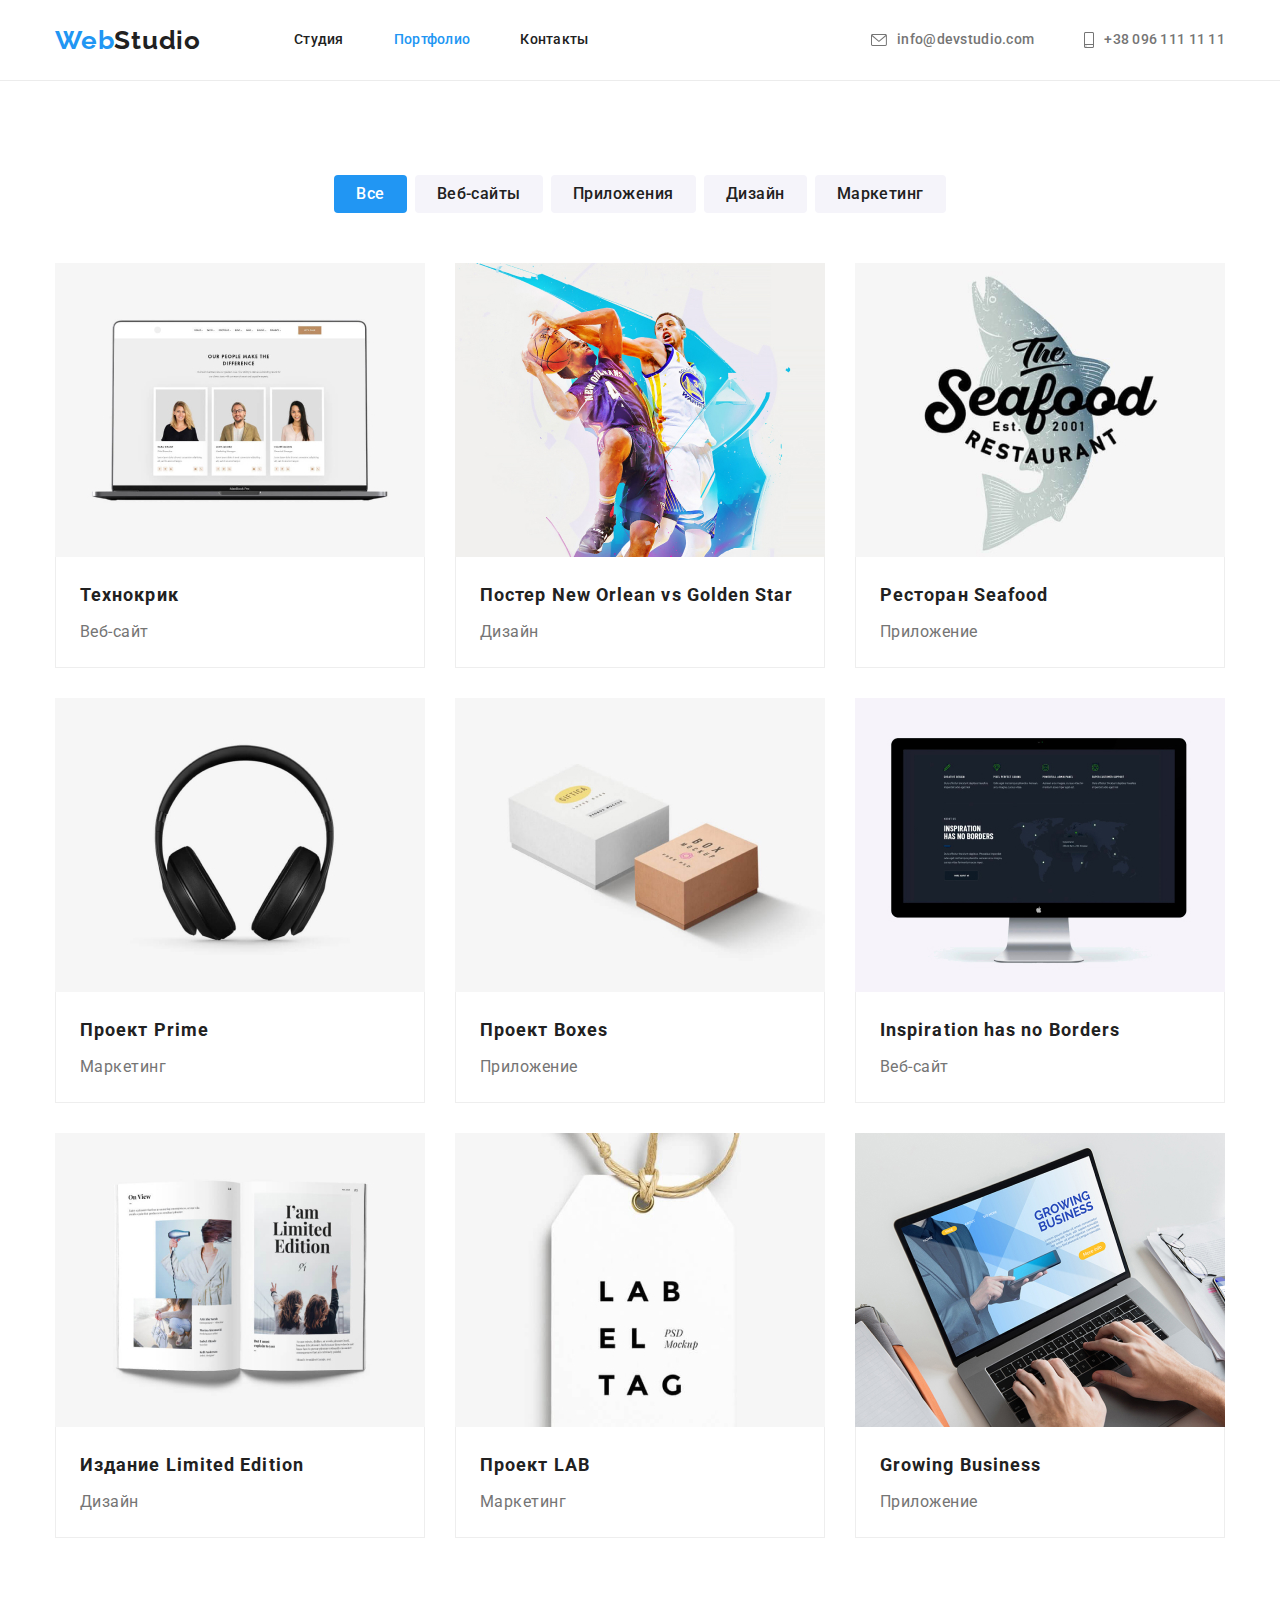
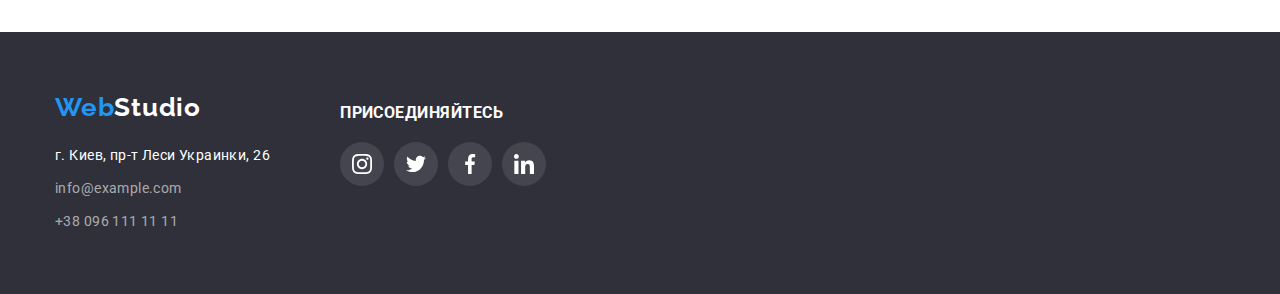
==== portfolio.html @ 02860db5 "Initial commit" ====
<!DOCTYPE html>
<html lang="ru">
  <head>
    <meta charset="UTF-8" />
    <meta http-equiv="X-UA-Compatible" content="IE=edge" />
    <meta name="viewport" content="width=device-width, initial-scale=1.0" />
    <title>Document</title>
    <link rel="preconnect" href="https://fonts.googleapis.com" />
    <link rel="preconnect" href="https://fonts.gstatic.com" crossorigin />
    <link
      href="https://fonts.googleapis.com/css2?family=Raleway:wght@700&family=Roboto:wght@400;500;700;900&display=swap"
      rel="stylesheet"
    />
    <link rel="preconnect" href="https://fonts.googleapis.com" />
    <link rel="preconnect" href="https://fonts.gstatic.com" crossorigin />
    <link
      href="https://fonts.googleapis.com/css2?family=Raleway:wght@700&family=Roboto:wght@400;500;700;900&display=swap"
      rel="stylesheet"
    />
    <link
      rel="stylesheet"
      href="https://cdnjs.cloudflare.com/ajax/libs/modern-normalize/0.6.0/modern-normalize.min.css"
    />
    <link rel="stylesheet" href="./css/styles.css" />
  </head>
  <body>
    <header class="header">
      <div class="container main-nav">
        <a class="logo link" href="" lang="en"
          >Web<span class="headerlogo-accent">Studio</span></a
        >
        <nav>
          <ul class="site-nav list">
            <li class="item"><a href="./index.html" class="link">Студия</a></li>
            <li class="item">
              <a href="" class="link current">Портфолио</a>
            </li>
            <li class="item"><a href="" class="link">Контакты</a></li>
          </ul>
        </nav>
        <ul class="contacts list">
          <li class="contact-item">
            <a href="mailto:info@devstudio.com" class="header-email"
              ><svg
                class="contact-icon"
                width="16"
                height="12"
                aria-hidden="true"
              >
                <use href="./images//symbol-defs.svg#icon-envelope"></use></svg
              >info@devstudio.com</a
            >
          </li>
          <li class="contact-item">
            <a href="tel:+380961111111" class="header-phone"
              ><svg
                class="contact-icon"
                width="10"
                height="16"
                aria-hidden="true"
              >
                <use
                  href="./images//symbol-defs.svg#icon-smartphone"
                ></use></svg
              >+38 096 111 11 11</a
            >
          </li>
        </ul>
      </div>
    </header>
    <main>
      <section class="section">
        <div class="container">
          <h2 class="visually-hidden">Портфолио</h2>
          <ul class="button-filter list">
            <li class="item">
              <button type="button" class="button-secondary-current">
                Все
              </button>
            </li>
            <li class="item">
              <button type="button" class="button-secondary">Веб-сайты</button>
            </li>
            <li class="item">
              <button type="button" class="button-secondary">Приложения</button>
            </li>
            <li class="item">
              <button type="button" class="button-secondary">Дизайн</button>
            </li>
            <li class="item">
              <button type="button" class="button-secondary">Маркетинг</button>
            </li>
          </ul>
          <ul class="projects list">
            <li class="item">
              <img
                src="./images/technokrik.jpg"
                width="370"
                height="294"
                alt="Технокрик"
              />
              <div class="project-data">
                <h3 class="project-title">Технокрик</h3>
                <p class="project-details">Веб-сайт</p>
              </div>
            </li>
            <li class="item">
              <img
                src="./images/neworlean.jpg"
                width="370"
                height="294"
                alt="New Orlean"
              />
              <div class="project-data">
                <h3 class="project-title">Постер New Orlean vs Golden Star</h3>
                <p class="project-details">Дизайн</p>
              </div>
            </li>
            <li class="item">
              <img
                src="./images/seafood.jpg"
                width="370"
                height="294"
                alt="Ресторан Seafood"
              />
              <div class="project-data">
                <h3 class="project-title">Ресторан Seafood</h3>
                <p class="project-details">Приложение</p>
              </div>
            </li>
            <li class="item">
              <img
                src="./images//primo.jpg"
                width="370"
                height="294"
                alt="Проект Prime"
              />
              <div class="project-data">
                <h3 class="project-title">Проект Prime</h3>
                <p class="project-details">Маркетинг</p>
              </div>
            </li>
            <li class="item">
              <img
                src="./images/boxes.jpg"
                width="370"
                height="294"
                alt="Проект Boxes"
              />
              <div class="project-data">
                <h3 class="project-title">Проект Boxes</h3>
                <p class="project-details">Приложение</p>
              </div>
            </li>
            <li class="item">
              <img
                src="./images/inspiration.jpg"
                width="370"
                height="294"
                alt="Inspiration has no Borders"
              />
              <div class="project-data">
                <h3 class="project-title">Inspiration has no Borders</h3>
                <p class="project-details">Веб-сайт</p>
              </div>
            </li>
            <li class="item">
              <img
                src="./images/limedition.jpg"
                width="370"
                height="294"
                alt="Издание Limited Edition"
              />
              <div class="project-data">
                <h3 class="project-title">Издание Limited Edition</h3>
                <p class="project-details">Дизайн</p>
              </div>
            </li>
            <li class="item">
              <img
                src="./images/lab.jpg"
                width="370"
                height="294"
                alt="Проект LAB"
              />
              <div class="project-data">
                <h3 class="project-title">Проект LAB</h3>
                <p class="project-details">Маркетинг</p>
              </div>
            </li>
            <li class="item">
              <img
                src="./images/business.jpg"
                width="370"
                height="294"
                alt="Growing Business"
              />
              <div class="project-data">
                <h3 class="project-title">Growing Business</h3>
                <p class="project-details">Приложение</p>
              </div>
            </li>
          </ul>
        </div>
      </section>
    </main>
    <footer class="footer">
      <div class="container">
        <div class="footer-list">
          <div class="footer-address">
            <a class="logo link" href="" lang="en"
              >Web<span class="footerlogo-accent">Studio</span></a
            >
            <address class="address">г. Киев, пр-т Леси Украинки, 26</address>
            <ul class="footer-contacts list">
              <li class="item">
                <a href="mailto:info@devstudio.com" class="footer-email"
                  >info@example.com</a
                >
              </li>
              <li class="item">
                <a href="tel:+380961111111" class="footer-phone"
                  >+38 096 111 11 11</a
                >
              </li>
            </ul>
          </div>
          <div class="footer-soc">
            <strong class="footersoc-title">ПРИСОЕДИНЯЙТЕСЬ</strong>
            <ul class="footer-socials list">
              <li>
                <a href="" class="footersoc-link"
                  ><svg
                    class="footersoc-icon"
                    width="20"
                    height="20"
                    aria-label="посилання на Instagram"
                  >
                    <use
                      href="./images//symbol-defs.svg#icon-instagram"
                    ></use></svg
                ></a>
              </li>
              <li>
                <a href="" class="footersoc-link"
                  ><svg
                    class="footersoc-icon"
                    width="20"
                    height="20"
                    aria-label="посилання на Twitter"
                  >
                    <use
                      href="./images//symbol-defs.svg#icon-twitter"
                    ></use></svg
                ></a>
              </li>
              <li>
                <a href="" class="footersoc-link"
                  ><svg
                    class="footersoc-icon"
                    width="20"
                    height="20"
                    aria-label="посилання на Facebook"
                  >
                    <use
                      href="./images//symbol-defs.svg#icon-facebook"
                    ></use></svg
                ></a>
              </li>
              <li>
                <a href="" class="footersoc-link"
                  ><svg
                    class="footersoc-icon"
                    width="20"
                    height="20"
                    aria-label="посилання LinkedIn"
                  >
                    <use
                      href="./images//symbol-defs.svg#icon-linkedin"
                    ></use></svg
                ></a>
              </li>
            </ul>
          </div>
        </div>
      </div>
    </footer>
  </body>
</html>
---- css/styles.css ----
html {
  box-sizing: border-box;
}

*,
*::before,
*::after {
  box-sizing: inherit;
}

:root {
  --primary-text-color: #757575;
  --title-text-color: #212121;
  --accent-color: #2196f3;
  --primary-white-color: #ffffff;
  --primary-background-color: #c4c4c4;
}

body {
  background-color: var(--primary-white-color);
  color: var(--primary-text-color);

  font-family: "Roboto";
  font-style: normal;
  font-size: 14px;
  line-height: 1.71;
  letter-spacing: 0.03em;
}

p {
  margin-top: 0;
  margin-bottom: 0;
}

img {
  display: block;
}

.container {
  margin-left: auto;
  margin-right: auto;
  width: 1200px;
  padding-left: 15px;
  padding-right: 15px;
}

.header {
  border-bottom: 1px solid #ececec;
}

.logo {
  font-family: "Raleway", sans-serif;
  font-style: normal;
  font-weight: 700;
  font-size: 26px;
  line-height: 1.19;
  letter-spacing: 0.03em;
  text-decoration: none;
  color: #2196f3;
}
.headerlogo-accent {
  color: #212121;
}

.logo:hover {
  color: var(--accent-color);
}

/* Site nav */

.visually-hidden {
  height: 1px;
  overflow: hidden;
  position: absolute;
  white-space: nowrap;
  width: 1px;
}
.list {
  list-style: none;
  padding: 0;
  margin: 0;
}
.main-nav {
  display: flex;
  align-items: center;
}
.site-nav {
  display: flex;
  margin-left: 93px;

  font-family: inherit;
  font-weight: 500;
  line-height: 1.14;
  letter-spacing: 0.02em;
  text-decoration: none;
}
.site-nav .item + .item {
  margin-left: 50px;
}

.site-nav .link {
  display: block;
  color: var(--title-text-color);
  text-decoration: none;
  padding: 32px 0;
}

.site-nav .link:hover,
.site-nav .link:focus {
  color: var(--accent-color);
}

.site-nav .link.current {
  color: var(--accent-color);
  text-decoration: none;
}
.contacts {
  display: flex;
  margin-left: auto;
  font-family: inherit;
  font-weight: 500;
  font-size: 14px;
  line-height: 1.14;
  letter-spacing: 0.02em;
  text-decoration: none;
}
.contact-item + .contact-item {
  margin-left: 50px;
}

.contact-icon {
  margin-right: 10px;
  fill: var(--primary-text-color);
}
.header-email {
  display: flex;
  align-items: center;
  padding: 32px 0;
  color: var(--primary-text-color);
  text-decoration: none;
}
.header-phone {
  display: flex;
  align-items: center;
  padding: 32px 0;
  color: var(--primary-text-color);
  text-decoration: none;
}
.header-email:hover,
.header-email:focus {
  color: var(--accent-color);
}
.header-email:hover .contact-icon,
.header-email:focus .contact-icon {
  fill: var(--accent-color);
}
.header-phone:hover,
.header-phone:focus {
  color: var(--accent-color);
}
.header-phone:hover .contact-icon,
.header-phone:focus .contact-icon {
  fill: var(--accent-color);
}
/* Hero */

.hero {
  padding: 200px 0;
  background-color: #2f303a;
  text-align: center;
  background-image: linear-gradient(
      to right,
      rgba(47, 48, 58, 0.4),
      rgba(47, 48, 58, 0.4)
    ),
    url(../images/headerbackground.jpg);
  background-repeat: no-repeat;
  background-position: center;
  background-size: cover;
  max-width: 1600px;
  margin: 0 auto;
}
.hero-title {
  margin-top: 0;
  margin-bottom: 30px;
  margin-left: auto;
  margin-right: auto;
  width: 696px;

  color: var(--primary-white-color);
  font-weight: 900;
  font-size: 44px;
  line-height: 1.36;
  letter-spacing: 0.06em;
  text-transform: uppercase;
}

/* button */

.button-primary {
  display: inline-block;
  margin: 0;
  min-width: 200px;
  border-radius: 4px;
  padding: 10px 32px;

  color: var(--primary-white-color);
  font-family: inherit;
  background-color: var(--accent-color);
  font-weight: 700;
  font-size: 16px;
  line-height: 1.88;
  text-align: center;
  letter-spacing: 0.06em;
  box-shadow: 0px 4px 4px rgba(0, 0, 0, 0.15);
  border: 0;
}
.button-secondary {
  background: #f5f4fa;
  color: var(--title-text-color);
  font-family: inherit;
  font-weight: 500;
  font-size: 16px;
  line-height: 1.62;
  text-align: center;
  letter-spacing: 0.03em;
  border: 0;
  border-radius: 4px;
  padding: 6px 22px;
  cursor: pointer;
}
.button-secondary-current {
  background: var(--accent-color);
  color: var(--primary-white-color);
  font-family: inherit;
  font-weight: 500;
  font-size: 16px;
  line-height: 1.62;
  text-align: center;
  letter-spacing: 0.03em;
  border: 0;
  border-radius: 4px;
  border-radius: 4px;
  padding: 6px 22px;
  cursor: pointer;
}
.button-primary:hover,
.button-primary:focus {
  color: var(--primary-white-color);
  background-color: #188ce8;
}
.button-secondary:hover,
.button-secondary:focus {
  color: var(--primary-white-color);
  background-color: var(--accent-color);
  box-shadow: 0px 3px 1px rgba(0, 0, 0, 0.1), 0px 1px 2px rgba(0, 0, 0, 0.08),
    0px 2px 2px rgba(0, 0, 0, 0.12);
}

/* section */
.section.team {
  background-color: #f5f4fa;
}

.feature {
  display: flex;
  flex-wrap: wrap;
  margin: -15px;
}

.feature .item {
  width: 270px;
  margin: 15px;
}

.feature .box {
  display: flex;
  width: 270px;
  height: 120px;
  background-color: #f5f4fa;
  border-radius: 4px;
  margin-bottom: 30px;
  justify-content: center;
  align-items: center;
}

.samples {
  display: flex;
  flex-wrap: wrap;
  margin: -15px;
}

.samples .item {
  width: 370px;
  margin: 15px;
}
.employers {
  display: flex;
  flex-wrap: wrap;
  margin: -15px -15px;
}

.employers .item {
  background-color: #ffffff;
  width: 270px;
  margin: 15px 15px;
}
.section {
  padding-top: 94px;
  padding-bottom: 94px;
}
.section.no-padding {
  padding-top: 0;
}
.section-title {
  margin-top: 0;
  margin-bottom: 50px;
  color: var(--title-text-color);
  font-weight: 700;
  font-size: 36px;
  line-height: 1.16;
  text-align: center;
  letter-spacing: 0.03em;
}

.title {
  margin-top: 0;
  margin-bottom: 10px;
  color: var(--title-text-color);
  font-weight: 700;
  font-size: 14px;
  line-height: 1.14;
  letter-spacing: 0.03em;
  text-transform: uppercase;
}

.employers {
  font-size: 16px;
  line-height: 19px;
  letter-spacing: 0.03em;
}
.employer-card {
  margin: 0;
  padding: 30px 5px;
  text-align: center;
}
.employer-title {
  margin-top: 0;
  margin-bottom: 10px;
  color: var(--title-text-color);
  font-weight: 500;
  font-size: 16px;
  line-height: 1.19;
  letter-spacing: 0.03em;
}
.employer-detailes {
  font-size: 16px;
  line-height: 1.19;
  letter-spacing: 0.03em;
  margin-bottom: 16px;
}
.employers .item {
  box-shadow: 0px 1px 3px rgba(0, 0, 0, 0.12), 0px 1px 1px rgba(0, 0, 0, 0.14),
    0px 2px 1px rgba(0, 0, 0, 0.2);
  border-radius: 0px 0px 4px 4px;
}
.employer-socials {
  display: flex;
  gap: 10px;
  justify-content: center;
  align-items: center;
}
.employersoc-link {
  display: flex;
  justify-content: center;
  align-items: center;
  width: 44px;
  height: 44px;
  border-radius: 50%;
}
.employersoc-link:hover {
  background-color: var(--accent-color);
}
.employersoc-link:hover .employersoc-icon {
  fill: var(--primary-white-color);
}

.employersoc-icon {
  fill: #afb1b8;
}
/* Постоянные клиенты */
.customer {
  display: flex;
  justify-content: center;
  align-items: center;
  gap: 30px;
}
.customer-link {
  display: flex;
  width: 170px;
  height: 92px;
  border: 1px solid #afb1b8;
  border-radius: 4px;
  justify-content: center;
  align-items: center;
}
.customer-icon {
  fill: #afb1b8;
}
.customer-link:hover .customer-icon,
.customer-link:focus {
  fill: var(--accent-color);
}
.customer-link:hover,
.customer-link:focus {
  border-color: var(--accent-color);
}

/* footer */

.address {
  color: var(--primary-white-color);
  font-size: 14px;
  font-style: normal;
  line-height: 1.71;
  letter-spacing: 0.03em;
  margin-top: 20px;
  margin-bottom: 0;
}
.footer {
  background-color: #2f303a;
  padding-top: 60px;
  padding-bottom: 60px;
}
.footer-contacts {
  margin-top: 9px;
}
.footer-contacts .item:last-child {
  margin-top: 9px;
}
.footer-email {
  font-family: inherit;
  color: rgba(255, 255, 255, 0.6);
  text-decoration: none;
}
.footer-phone {
  font-family: inherit;
  color: rgba(255, 255, 255, 0.6);
  text-decoration: none;
}

.footer-email:hover,
.footer-email:focus {
  color: var(--accent-color);
}
.footer-phone:hover,
.footer-phone:focus {
  color: var(--accent-color);
}

.footerlogo-accent {
  color: var(--primary-white-color);
  text-decoration: none;
}

.footer-list {
  display: flex;
  justify-content: flex-start;
  gap: 70px;
}

.footer-socials {
  display: flex;
  justify-content: center;
  align-items: center;
  gap: 10px;
}
.footer-soc {
  display: flex;
  flex-direction: column;
  gap: 20px;
  align-items: flex-start;
  margin-top: 12px;
}

.footersoc-title {
  margin: 0;
  color: var(--primary-white-color);
  font-size: 16px;
  line-height: 1.14;
  letter-spacing: 0.03em;
}
.footersoc-link {
  display: flex;
  justify-content: center;
  align-items: center;
  width: 44px;
  height: 44px;
  border-radius: 50%;
  background-color: rgba(255, 255, 255, 0.1);
}
.footersoc-icon {
  fill: var(--primary-white-color);
}
.footersoc-link:hover {
  background-color: var(--accent-color);
}

/* portfolio */
.project-title {
  margin-top: 0;
  margin-bottom: 4px;
  color: var(--title-text-color);
  font-weight: 700;
  font-size: 18px;
  line-height: 2;
  letter-spacing: 0.06em;
}
.project-details {
  font-size: 16px;
  line-height: 1.88;
  letter-spacing: 0.03em;
}

.button-filter {
  display: flex;
  margin-bottom: 50px;
  justify-content: center;
}
.button-filter .item + .item {
  margin-left: 8px;
}

.button-secondary-current:hover {
  box-shadow: 0px 3px 1px rgba(0, 0, 0, 0.1), 0px 1px 2px rgba(0, 0, 0, 0.08),
    0px 2px 2px rgba(0, 0, 0, 0.12);
}
.projects {
  display: flex;
  flex-wrap: wrap;
  margin: -15px -15px;
}

.projects .item {
  width: 370px;
  margin: 15px 15px;
}
.project-data {
  padding: 20px 24px;
  border-left: 1px solid #eeeeee;
  border-right: 1px solid #eeeeee;
  border-bottom: 1px solid #eeeeee;
}
.projects .item:hover {
  box-shadow: 0px 1px 1px rgba(0, 0, 0, 0.12), 0px 4px 4px rgba(0, 0, 0, 0.06),
    1px 4px 6px rgba(0, 0, 0, 0.16);
}
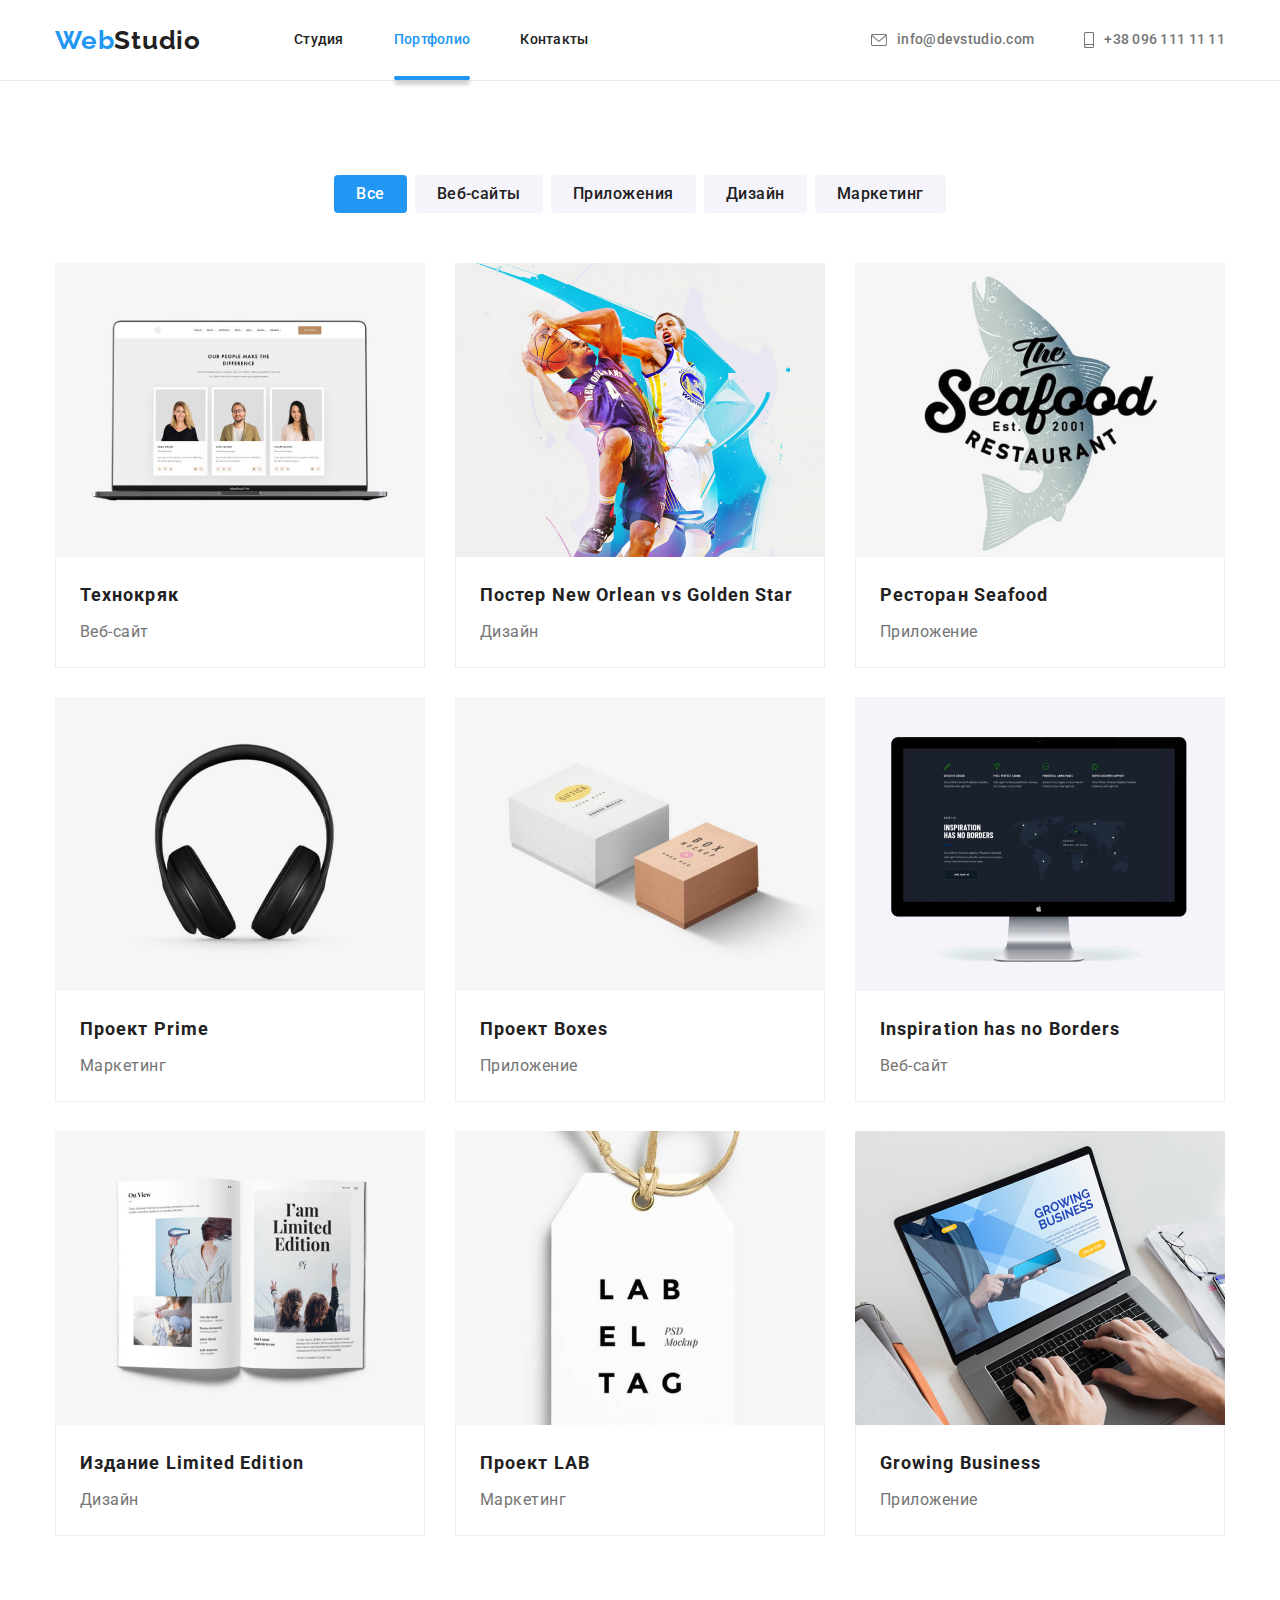
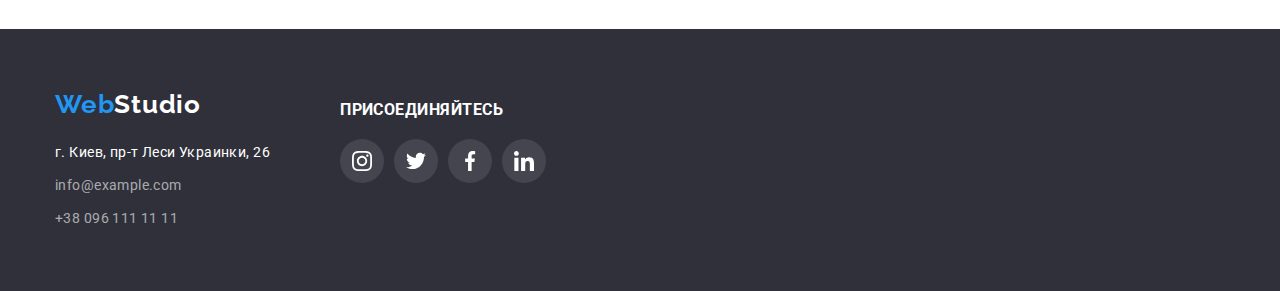
==== commit ef850c30: "2342070722" ====
--- a/portfolio.html
+++ b/portfolio.html
@@ -92,19 +92,30 @@
             </li>
           </ul>
           <ul class="projects list">
-            <li class="item">
-              <img
-                src="./images/technokrik.jpg"
-                width="370"
-                height="294"
-                alt="Технокрик"
-              />
-              <div class="project-data">
-                <h3 class="project-title">Технокрик</h3>
+            <li class="project-item">
+              <div class="project-image">
+                <img
+                  src="./images/technokrik.jpg"
+                  width="370"
+                  height="294"
+                  alt="Технокряк"
+                />
+                <div class="project-overlay">
+                <p class="text-overlay">
+                  Ресурс предлагает комплексные предложения с разным уровнем
+                  функционала и сервисов. Все это позволит посетителю получить
+                  исчерпывающие сведения о компании или частном лице.
+                </p>
+              </div>
+                </div>
+              
+              <div class="project-data">
+                <h3 class="project-title">Технокряк</h3>
                 <p class="project-details">Веб-сайт</p>
               </div>
-            </li>
-            <li class="item">
+              
+            </li>
+            <li class="project-item"">
               <img
                 src="./images/neworlean.jpg"
                 width="370"
@@ -116,7 +127,7 @@
                 <p class="project-details">Дизайн</p>
               </div>
             </li>
-            <li class="item">
+            <li class="project-item"">
               <img
                 src="./images/seafood.jpg"
                 width="370"
@@ -128,7 +139,7 @@
                 <p class="project-details">Приложение</p>
               </div>
             </li>
-            <li class="item">
+            <li class="project-item"">
               <img
                 src="./images//primo.jpg"
                 width="370"
@@ -140,7 +151,7 @@
                 <p class="project-details">Маркетинг</p>
               </div>
             </li>
-            <li class="item">
+            <li class="project-item"">
               <img
                 src="./images/boxes.jpg"
                 width="370"
@@ -152,7 +163,7 @@
                 <p class="project-details">Приложение</p>
               </div>
             </li>
-            <li class="item">
+            <li class="project-item"">
               <img
                 src="./images/inspiration.jpg"
                 width="370"
@@ -164,7 +175,7 @@
                 <p class="project-details">Веб-сайт</p>
               </div>
             </li>
-            <li class="item">
+            <li class="project-item"">
               <img
                 src="./images/limedition.jpg"
                 width="370"
@@ -176,7 +187,7 @@
                 <p class="project-details">Дизайн</p>
               </div>
             </li>
-            <li class="item">
+            <li class="project-item"">
               <img
                 src="./images/lab.jpg"
                 width="370"
@@ -188,7 +199,7 @@
                 <p class="project-details">Маркетинг</p>
               </div>
             </li>
-            <li class="item">
+            <li class="project-item"">
               <img
                 src="./images/business.jpg"
                 width="370"
--- a/css/styles.css
+++ b/css/styles.css
@@ -14,6 +14,7 @@
   --accent-color: #2196f3;
   --primary-white-color: #ffffff;
   --primary-background-color: #c4c4c4;
+  --timing-function: cubic-bezier(0.4, 0, 0.2, 1);
 }
 
 body {
@@ -97,6 +98,9 @@
 .site-nav .item + .item {
   margin-left: 50px;
 }
+.site-nav .item {
+  position: relative;
+}
 
 .site-nav .link {
   display: block;
@@ -104,6 +108,23 @@
   text-decoration: none;
   padding: 32px 0;
 }
+.site-nav .link::after {
+  content: "";
+  position: absolute;
+  bottom: 0;
+  left: 0;
+  display: block;
+  width: 100%;
+  height: 4px;
+  background-color: var(--accent-color);
+  border-radius: 2px;
+  box-shadow: 0px 4px 4px rgba(0, 0, 0, 0.25);
+  transform: scaleX(0);
+  transition: transform 250ms var(--timing-function);
+}
+.site-nav .link:hover::after {
+  transform: scaleX(1);
+}
 
 .site-nav .link:hover,
 .site-nav .link:focus {
@@ -113,6 +134,9 @@
 .site-nav .link.current {
   color: var(--accent-color);
   text-decoration: none;
+}
+.site-nav .link.current::after {
+  transform: scaleX(1);
 }
 .contacts {
   display: flex;
@@ -138,6 +162,8 @@
   padding: 32px 0;
   color: var(--primary-text-color);
   text-decoration: none;
+  transform: scale(1);
+  transition: transform 125ms var(--timing-function);
 }
 .header-phone {
   display: flex;
@@ -145,23 +171,30 @@
   padding: 32px 0;
   color: var(--primary-text-color);
   text-decoration: none;
+  transform: scale(1);
+  transition: transform 125ms var(--timing-function);
 }
 .header-email:hover,
 .header-email:focus {
   color: var(--accent-color);
+  transform: scale(1.05);
 }
 .header-email:hover .contact-icon,
 .header-email:focus .contact-icon {
   fill: var(--accent-color);
+  transform: scale(1.05);
 }
 .header-phone:hover,
 .header-phone:focus {
   color: var(--accent-color);
+  transform: scale(1.05);
 }
 .header-phone:hover .contact-icon,
 .header-phone:focus .contact-icon {
   fill: var(--accent-color);
-}
+  transform: scale(1.05);
+}
+
 /* Hero */
 
 .hero {
@@ -228,6 +261,8 @@
   border-radius: 4px;
   padding: 6px 22px;
   cursor: pointer;
+  transform: scale(1);
+  transition: transform 125ms var(--timing-function);
 }
 .button-secondary-current {
   background: var(--accent-color);
@@ -243,6 +278,8 @@
   border-radius: 4px;
   padding: 6px 22px;
   cursor: pointer;
+  transform: scale(1);
+  transition: transform 125ms var(--timing-function);
 }
 .button-primary:hover,
 .button-primary:focus {
@@ -255,6 +292,59 @@
   background-color: var(--accent-color);
   box-shadow: 0px 3px 1px rgba(0, 0, 0, 0.1), 0px 1px 2px rgba(0, 0, 0, 0.08),
     0px 2px 2px rgba(0, 0, 0, 0.12);
+  transform: scale(1.05);
+}
+.button-secondary-current:hover {
+  box-shadow: 0px 3px 1px rgba(0, 0, 0, 0.1), 0px 1px 2px rgba(0, 0, 0, 0.08),
+    0px 2px 2px rgba(0, 0, 0, 0.12);
+  transform: scale(1.05);
+}
+.close-button {
+  display: flex;
+  justify-content: center;
+  align-items: center;
+  position: absolute;
+  top: 8px;
+  right: 8px;
+  width: 30px;
+  height: 30px;
+  border: 1px solid rgba(0, 0, 0, 0.1);
+  border-radius: 50%;
+  background-color: var(--primary-white-color);
+}
+.close-icon {
+  /* position: absolute;
+  top: 50%;
+  left: 50%;
+  transform: translate(-50%, -50%); */
+  fill: #000000;
+}
+
+/* backdrop */
+.backdrop {
+  position: fixed;
+  top: 0;
+  left: 0;
+  width: 100%;
+  height: 100%;
+  background-color: rgba(0, 0, 0, 0.2);
+}
+.backdrop.is-hidden {
+  opacity: 0;
+  visibility: hidden;
+  pointer-events: none;
+}
+.modal {
+  position: relative;
+  top: 50%;
+  left: 50%;
+  transform: translate(-50%, -50%);
+  width: 528px;
+  height: 581px;
+  background-color: var(--primary-white-color);
+  box-shadow: 0px 1px 3px rgba(0, 0, 0, 0.12), 0px 1px 1px rgba(0, 0, 0, 0.14),
+    0px 2px 1px rgba(0, 0, 0, 0.2);
+  border-radius: 4px;
 }
 
 /* section */
@@ -291,8 +381,28 @@
 }
 
 .samples .item {
+  position: relative;
   width: 370px;
   margin: 15px;
+}
+.samples-label {
+  display: flex;
+  justify-content: center;
+  align-items: center;
+  position: absolute;
+  bottom: 0;
+  left: 0;
+  width: 370px;
+  height: 70px;
+  background: rgba(47, 48, 58, 0.8);
+}
+.samples-text {
+  font-size: 14px;
+  line-height: 1.14;
+  text-align: center;
+  letter-spacing: 0.03em;
+  text-transform: uppercase;
+  color: var(--primary-white-color);
 }
 .employers {
   display: flex;
@@ -377,16 +487,32 @@
   width: 44px;
   height: 44px;
   border-radius: 50%;
+  transform: rotate(0deg);
+  transition: transform 125ms var(--timing-function);
 }
 .employersoc-link:hover {
   background-color: var(--accent-color);
+  transform: scale(1.05);
 }
 .employersoc-link:hover .employersoc-icon {
   fill: var(--primary-white-color);
+  transform: rotate(45deg);
+  animation: rotation 2s forwards infinite ease-out 0.5s;
 }
 
 .employersoc-icon {
   fill: #afb1b8;
+}
+@keyframes rotation {
+  0% {
+    transform: rotate(0deg);
+  }
+
+  /* Произвольное количество промежуточных кадров */
+
+  100% {
+    transform: rotate(360deg);
+  }
 }
 /* Постоянные клиенты */
 .customer {
@@ -504,6 +630,7 @@
 }
 .footersoc-link:hover {
   background-color: var(--accent-color);
+  animation: rotation 2s forwards infinite ease-out 0.5s;
 }
 
 /* portfolio */
@@ -530,20 +657,15 @@
 .button-filter .item + .item {
   margin-left: 8px;
 }
-
-.button-secondary-current:hover {
-  box-shadow: 0px 3px 1px rgba(0, 0, 0, 0.1), 0px 1px 2px rgba(0, 0, 0, 0.08),
-    0px 2px 2px rgba(0, 0, 0, 0.12);
-}
 .projects {
   display: flex;
   flex-wrap: wrap;
-  margin: -15px -15px;
-}
-
-.projects .item {
+  gap: 30px;
+}
+
+.project-item {
   width: 370px;
-  margin: 15px 15px;
+  height: 404px;
 }
 .project-data {
   padding: 20px 24px;
@@ -551,7 +673,37 @@
   border-right: 1px solid #eeeeee;
   border-bottom: 1px solid #eeeeee;
 }
-.projects .item:hover {
+.project-item:hover {
   box-shadow: 0px 1px 1px rgba(0, 0, 0, 0.12), 0px 4px 4px rgba(0, 0, 0, 0.06),
     1px 4px 6px rgba(0, 0, 0, 0.16);
 }
+
+.project-image {
+  position: relative;
+  overflow: hidden;
+}
+
+.project-overlay {
+  display: inline-block;
+  position: absolute;
+  top: 0;
+  left: 0;
+  width: 100%;
+  height: 100%;
+  padding: 63px 24px;
+  background-color: rgba(33, 150, 243, 0.9);
+  transform: translateY(100%);
+  transition: transform 250ms var(--timing-function);
+}
+
+.project-item:hover .project-overlay {
+  transform: translateY(0);
+}
+.text-overlay {
+  font-weight: 400;
+  font-style: normal;
+  font-size: 18px;
+  line-height: 1.56;
+  letter-spacing: 0.03em;
+  color: var(--primary-white-color);
+}
